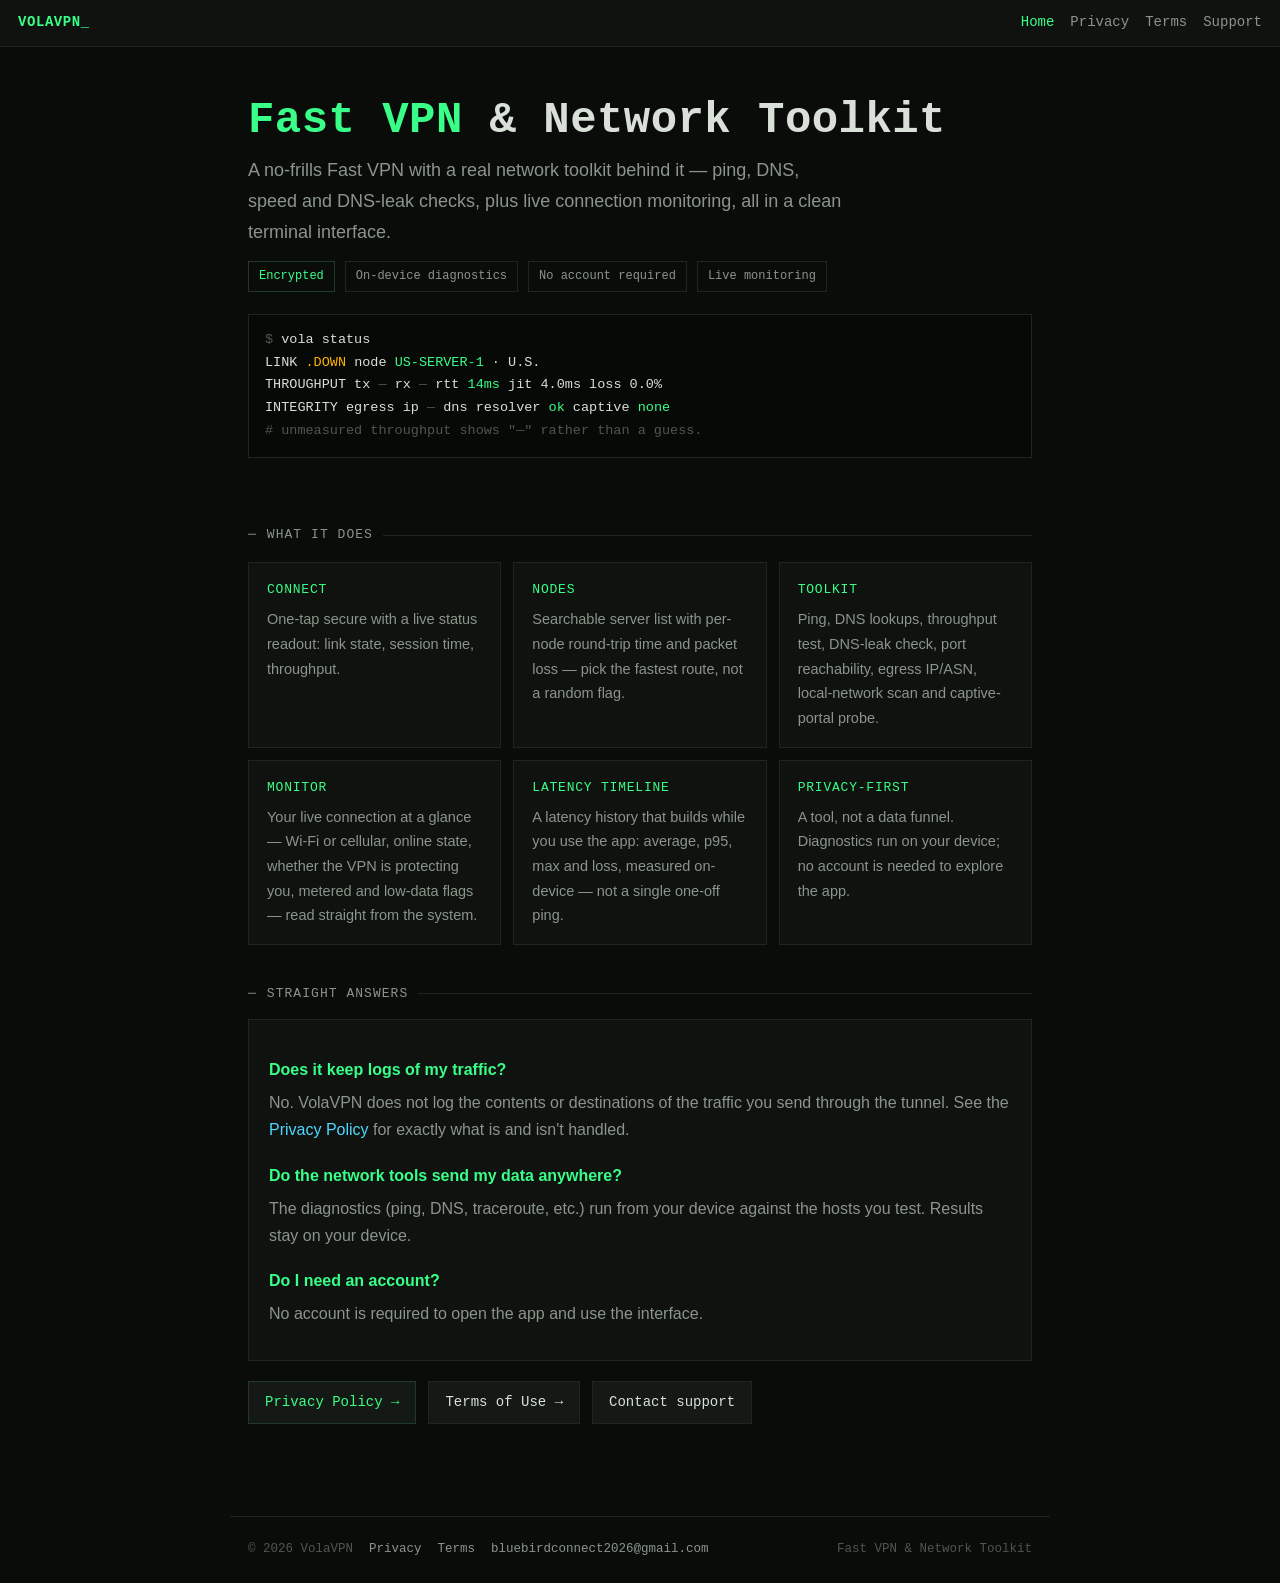
==== index.html @ e1b31e8e "Add files via upload" ====
<!doctype html>
<html lang="en">
<head>
<meta charset="utf-8">
<meta name="viewport" content="width=device-width,initial-scale=1">
<title>VolaVPN — Fast VPN & Network Toolkit</title>
<meta name="description" content="VolaVPN is a no-frills Fast VPN wrapped around a real network toolkit — ping, DNS, speed and DNS-leak checks, plus live connection monitoring, in a clean terminal interface.">
<meta name="color-scheme" content="dark">
<link rel="stylesheet" href="style.css">
</head>
<body>
<header class="bar">
  <span class="brand">VOLAVPN<span class="cur">_</span></span>
  <nav>
    <a href="index.html" aria-current="page">Home</a>
    <a href="privacy.html">Privacy</a>
    <a href="terms.html">Terms</a>
    <a href="mailto:bluebirdconnect2026@gmail.com">Support</a>
  </nav>
</header>

<main>
  <section class="hero">
    <h1><span class="g">Fast VPN</span> &amp; Network Toolkit</h1>
    <p class="lead">A no-frills Fast VPN with a real network toolkit behind it — ping, DNS,
      speed and DNS-leak checks, plus live connection monitoring, all in a
      clean terminal interface.</p>

    <div class="badges">
      <span class="on">Encrypted</span>
      <span>On-device diagnostics</span>
      <span>No account required</span>
      <span>Live monitoring</span>
    </div>

    <div class="term" aria-hidden="true">
<span class="d">$</span> vola status<br>
LINK        <span class="a">.DOWN</span>        node <span class="c">US-SERVER-1</span> · U.S.<br>
THROUGHPUT  tx <span class="d">—</span>  rx <span class="d">—</span>     rtt <span class="c">14ms</span>  jit 4.0ms  loss 0.0%<br>
INTEGRITY   egress ip <span class="d">—</span>   dns resolver <span class="c">ok</span>   captive <span class="c">none</span><br>
<span class="d"># unmeasured throughput shows "—" rather than a guess.</span>
    </div>
  </section>

  <div class="ph">What it does</div>
  <div class="grid">
    <div class="card"><div class="k">Connect</div><p>One-tap secure with a live status readout: link state, session time, throughput.</p></div>
    <div class="card"><div class="k">Nodes</div><p>Searchable server list with per-node round-trip time and packet loss — pick the fastest route, not a random flag.</p></div>
    <div class="card"><div class="k">Toolkit</div><p>Ping, DNS lookups, throughput test, DNS-leak check, port reachability, egress IP/ASN, local-network scan and captive-portal probe.</p></div>
    <div class="card"><div class="k">Monitor</div><p>Your live connection at a glance — Wi-Fi or cellular, online state, whether the VPN is protecting you, metered and low-data flags — read straight from the system.</p></div>
    <div class="card"><div class="k">Latency timeline</div><p>A latency history that builds while you use the app: average, p95, max and loss, measured on-device — not a single one-off ping.</p></div>
    <div class="card"><div class="k">Privacy-first</div><p>A tool, not a data funnel. Diagnostics run on your device; no account is needed to explore the app.</p></div>
  </div>

  <div class="ph">Straight answers</div>
  <div class="panel">
    <h3 class="grn">Does it keep logs of my traffic?</h3>
    <p class="dim">No. VolaVPN does not log the contents or destinations of the traffic you send through the tunnel. See the <a href="privacy.html">Privacy Policy</a> for exactly what is and isn't handled.</p>
    <h3 class="grn">Do the network tools send my data anywhere?</h3>
    <p class="dim">The diagnostics (ping, DNS, traceroute, etc.) run from your device against the hosts you test. Results stay on your device.</p>
    <h3 class="grn">Do I need an account?</h3>
    <p class="dim">No account is required to open the app and use the interface.</p>
  </div>

  <div class="btnrow">
    <a class="btn go" href="privacy.html">Privacy Policy →</a>
    <a class="btn" href="terms.html">Terms of Use →</a>
    <a class="btn" href="mailto:bluebirdconnect2026@gmail.com">Contact support</a>
  </div>
</main>

<footer>
  <span>© 2026 VolaVPN</span>
  <a href="privacy.html">Privacy</a>
  <a href="terms.html">Terms</a>
  <a href="mailto:bluebirdconnect2026@gmail.com">bluebirdconnect2026@gmail.com</a>
  <span class="sp"></span>
  <span class="faint">Fast VPN &amp; Network Toolkit</span>
</footer>
</body>
</html>
---- style.css ----
/* ==========================================================================
   VolaVPN 站点样式 —— 终端仪表风(与 app 一致):近黑底 + 磷光绿,等宽标题,
   零圆角/零渐变/零阴影。刻意区别于其它 app 的设计语言。自包含,不加载任何外部资源
   (隐私页尤其不该去 ping 第三方字体/CDN)。
   ========================================================================== */
:root{
  --bg:#0A0C0A; --panel:#0F120F; --raise:#151915; --line:#1F261F; --line2:#171d17;
  --grn:#39FF88; --amb:#FFB000; --cyn:#4DD8FF; --red:#FF4D4D;
  --ink:#D8E0D8; --dim:#8A968A; --faint:#4E574E;
  --mono:ui-monospace,SFMono-Regular,Menlo,"Cascadia Code",Consolas,monospace;
  --body:-apple-system,BlinkMacSystemFont,"Segoe UI",Roboto,Helvetica,Arial,sans-serif;
}
*{box-sizing:border-box;border-radius:0}
html{-webkit-text-size-adjust:100%}
body{margin:0;background:var(--bg);color:var(--ink);
  font:16px/1.7 var(--body);-webkit-font-smoothing:antialiased}
a{color:var(--cyn);text-decoration:none}
a:hover{text-decoration:underline}
img{max-width:100%}
::selection{background:#12351f;color:var(--grn)}

/* 顶栏 —— 像 app 里的状态条 */
header.bar{position:sticky;top:0;z-index:10;background:var(--panel);
  border-bottom:1px solid var(--line);display:flex;align-items:center;gap:16px;
  padding:11px 18px;flex-wrap:wrap;font-family:var(--mono);font-size:14px}
header.bar .brand{color:var(--grn);font-weight:700;letter-spacing:.04em}
header.bar .brand .cur{animation:blink 1.1s steps(1) infinite}
@keyframes blink{50%{opacity:0}}
@media (prefers-reduced-motion:reduce){header.bar .brand .cur{animation:none}}
header.bar nav{margin-left:auto;display:flex;gap:16px;flex-wrap:wrap}
header.bar nav a{color:var(--dim)}
header.bar nav a:hover{color:var(--grn);text-decoration:none}
header.bar nav a[aria-current="page"]{color:var(--grn)}

main{max-width:820px;margin:0 auto;padding:34px 18px 72px}

/* 面板标题:`─ TITLE ────────`(照搬 app 的分区头) */
.ph{display:flex;align-items:center;gap:10px;color:var(--dim);
  font-family:var(--mono);font-size:13px;letter-spacing:.08em;text-transform:uppercase;
  margin:38px 0 14px}
.ph::before{content:"─"}
.ph::after{content:"";flex:1;height:1px;background:var(--line)}
.ph:first-child{margin-top:0}

h1{font-family:var(--mono);font-size:clamp(28px,6vw,44px);line-height:1.15;
  letter-spacing:.01em;margin:0 0 10px;color:var(--ink);text-wrap:balance}
h1 .g{color:var(--grn)}
h2{font-family:var(--mono);font-size:19px;letter-spacing:.02em;margin:30px 0 8px;color:var(--ink)}
h3{font-size:16px;margin:18px 0 6px;color:var(--ink)}
p{margin:0 0 14px;color:var(--ink)}
strong{color:#fff}
.lead{font-size:18px;color:var(--dim);max-width:60ch}
.dim{color:var(--dim)} .faint{color:var(--faint)} .amber{color:var(--amb)} .grn{color:var(--grn)}
ul,ol{margin:0 0 16px;padding-left:22px}
li{margin:6px 0}
ul.tight li{margin:3px 0}
code,.mono{font-family:var(--mono);font-size:.92em}

/* 面板卡片(零圆角,细线框) */
.panel{background:var(--panel);border:1px solid var(--line);padding:18px 20px;margin:14px 0}
.grid{display:grid;grid-template-columns:repeat(auto-fit,minmax(220px,1fr));gap:12px;margin:16px 0}
.card{background:var(--panel);border:1px solid var(--line);padding:16px 18px}
.card .k{font-family:var(--mono);color:var(--grn);font-size:13px;letter-spacing:.06em;
  text-transform:uppercase;margin:0 0 6px}
.card p{font-size:14.5px;color:var(--dim);margin:0}

/* hero 里的终端小窗 */
.term{background:#070907;border:1px solid var(--line);font-family:var(--mono);font-size:13.5px;
  line-height:1.7;color:var(--ink);padding:14px 16px;margin:22px 0;overflow-x:auto}
.term .c{color:var(--grn)} .term .a{color:var(--amb)} .term .d{color:var(--faint)}

.hero{padding:14px 0 6px}
.badges{display:flex;gap:10px;flex-wrap:wrap;font-family:var(--mono);font-size:12px;margin:14px 0 0}
.badges span{border:1px solid var(--line);color:var(--dim);padding:4px 10px}
.badges span.on{color:var(--grn);border-color:#1f3a29}

/* 联系 / CTA 行 */
.btnrow{display:flex;gap:12px;flex-wrap:wrap;margin:20px 0}
.btn{font-family:var(--mono);font-size:14px;border:1px solid var(--line);color:var(--ink);
  padding:9px 16px;background:var(--raise)}
.btn:hover{border-color:var(--grn);color:var(--grn);text-decoration:none}
.btn.go{border-color:#1f3a29;color:var(--grn)}

hr{border:0;border-top:1px solid var(--line);margin:34px 0}

footer{border-top:1px solid var(--line);color:var(--faint);font-family:var(--mono);font-size:12.5px;
  padding:22px 18px;max-width:820px;margin:0 auto;display:flex;gap:16px;flex-wrap:wrap;align-items:center}
footer a{color:var(--dim)} footer a:hover{color:var(--grn);text-decoration:none}
footer .sp{flex:1}

.upd{font-family:var(--mono);font-size:12.5px;color:var(--faint);margin:0 0 24px}
.toc{font-family:var(--mono);font-size:13px;color:var(--dim);border:1px solid var(--line);
  padding:14px 16px;margin:0 0 26px;background:var(--panel)}
.toc a{color:var(--cyn);display:inline-block;margin:2px 14px 2px 0}
.note{border-left:2px solid var(--amb);background:#140f04;color:var(--dim);
  padding:10px 14px;margin:18px 0;font-size:14px}
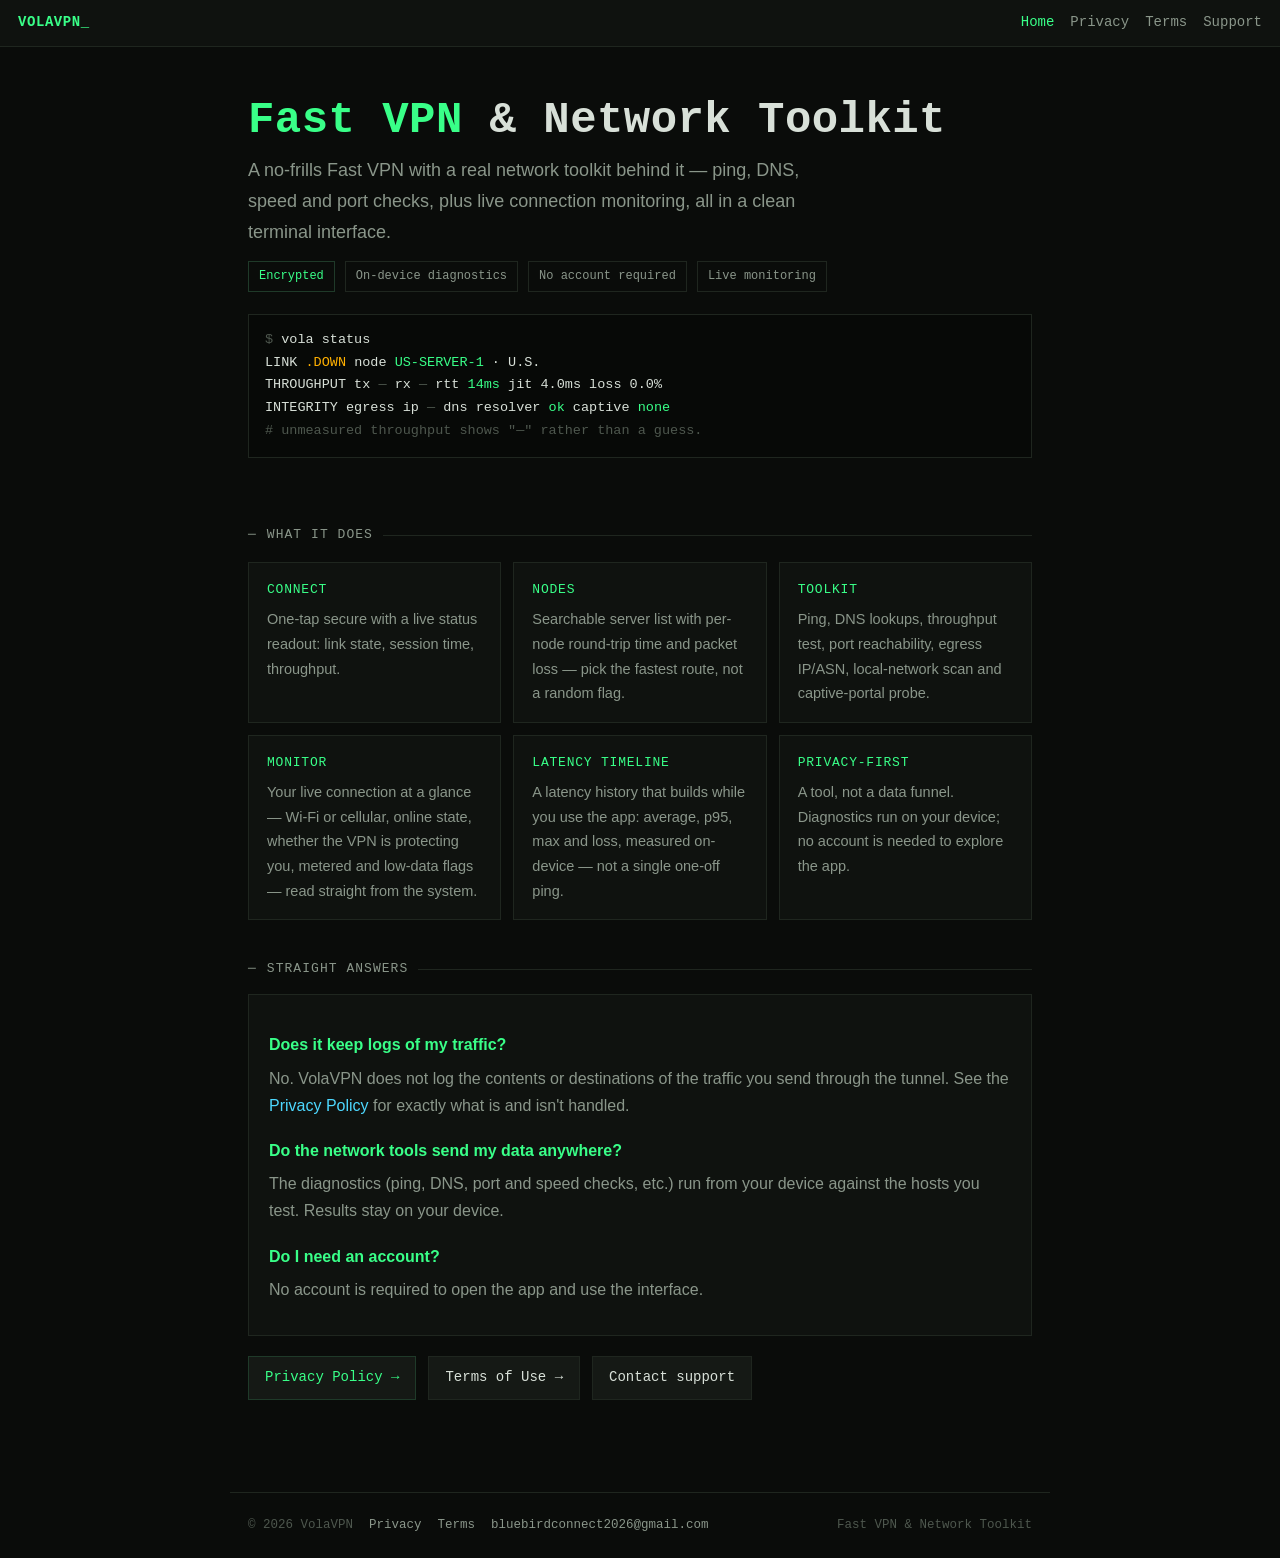
==== commit ef3736b3: "Add files via upload" ====
--- a/index.html
+++ b/index.html
@@ -4,7 +4,7 @@
 <meta charset="utf-8">
 <meta name="viewport" content="width=device-width,initial-scale=1">
 <title>VolaVPN — Fast VPN & Network Toolkit</title>
-<meta name="description" content="VolaVPN is a no-frills Fast VPN wrapped around a real network toolkit — ping, DNS, speed and DNS-leak checks, plus live connection monitoring, in a clean terminal interface.">
+<meta name="description" content="VolaVPN is a no-frills Fast VPN wrapped around a real network toolkit — ping, DNS, speed and port checks, plus live connection monitoring, in a clean terminal interface.">
 <meta name="color-scheme" content="dark">
 <link rel="stylesheet" href="style.css">
 </head>
@@ -15,7 +15,7 @@
     <a href="index.html" aria-current="page">Home</a>
     <a href="privacy.html">Privacy</a>
     <a href="terms.html">Terms</a>
-    <a href="mailto:bluebirdconnect2026@gmail.com">Support</a>
+    <a href="support.html">Support</a>
   </nav>
 </header>
 
@@ -23,7 +23,7 @@
   <section class="hero">
     <h1><span class="g">Fast VPN</span> &amp; Network Toolkit</h1>
     <p class="lead">A no-frills Fast VPN with a real network toolkit behind it — ping, DNS,
-      speed and DNS-leak checks, plus live connection monitoring, all in a
+      speed and port checks, plus live connection monitoring, all in a
       clean terminal interface.</p>
 
     <div class="badges">
@@ -46,7 +46,7 @@
   <div class="grid">
     <div class="card"><div class="k">Connect</div><p>One-tap secure with a live status readout: link state, session time, throughput.</p></div>
     <div class="card"><div class="k">Nodes</div><p>Searchable server list with per-node round-trip time and packet loss — pick the fastest route, not a random flag.</p></div>
-    <div class="card"><div class="k">Toolkit</div><p>Ping, DNS lookups, throughput test, DNS-leak check, port reachability, egress IP/ASN, local-network scan and captive-portal probe.</p></div>
+    <div class="card"><div class="k">Toolkit</div><p>Ping, DNS lookups, throughput test, port reachability, egress IP/ASN, local-network scan and captive-portal probe.</p></div>
     <div class="card"><div class="k">Monitor</div><p>Your live connection at a glance — Wi-Fi or cellular, online state, whether the VPN is protecting you, metered and low-data flags — read straight from the system.</p></div>
     <div class="card"><div class="k">Latency timeline</div><p>A latency history that builds while you use the app: average, p95, max and loss, measured on-device — not a single one-off ping.</p></div>
     <div class="card"><div class="k">Privacy-first</div><p>A tool, not a data funnel. Diagnostics run on your device; no account is needed to explore the app.</p></div>
@@ -57,7 +57,7 @@
     <h3 class="grn">Does it keep logs of my traffic?</h3>
     <p class="dim">No. VolaVPN does not log the contents or destinations of the traffic you send through the tunnel. See the <a href="privacy.html">Privacy Policy</a> for exactly what is and isn't handled.</p>
     <h3 class="grn">Do the network tools send my data anywhere?</h3>
-    <p class="dim">The diagnostics (ping, DNS, traceroute, etc.) run from your device against the hosts you test. Results stay on your device.</p>
+    <p class="dim">The diagnostics (ping, DNS, port and speed checks, etc.) run from your device against the hosts you test. Results stay on your device.</p>
     <h3 class="grn">Do I need an account?</h3>
     <p class="dim">No account is required to open the app and use the interface.</p>
   </div>
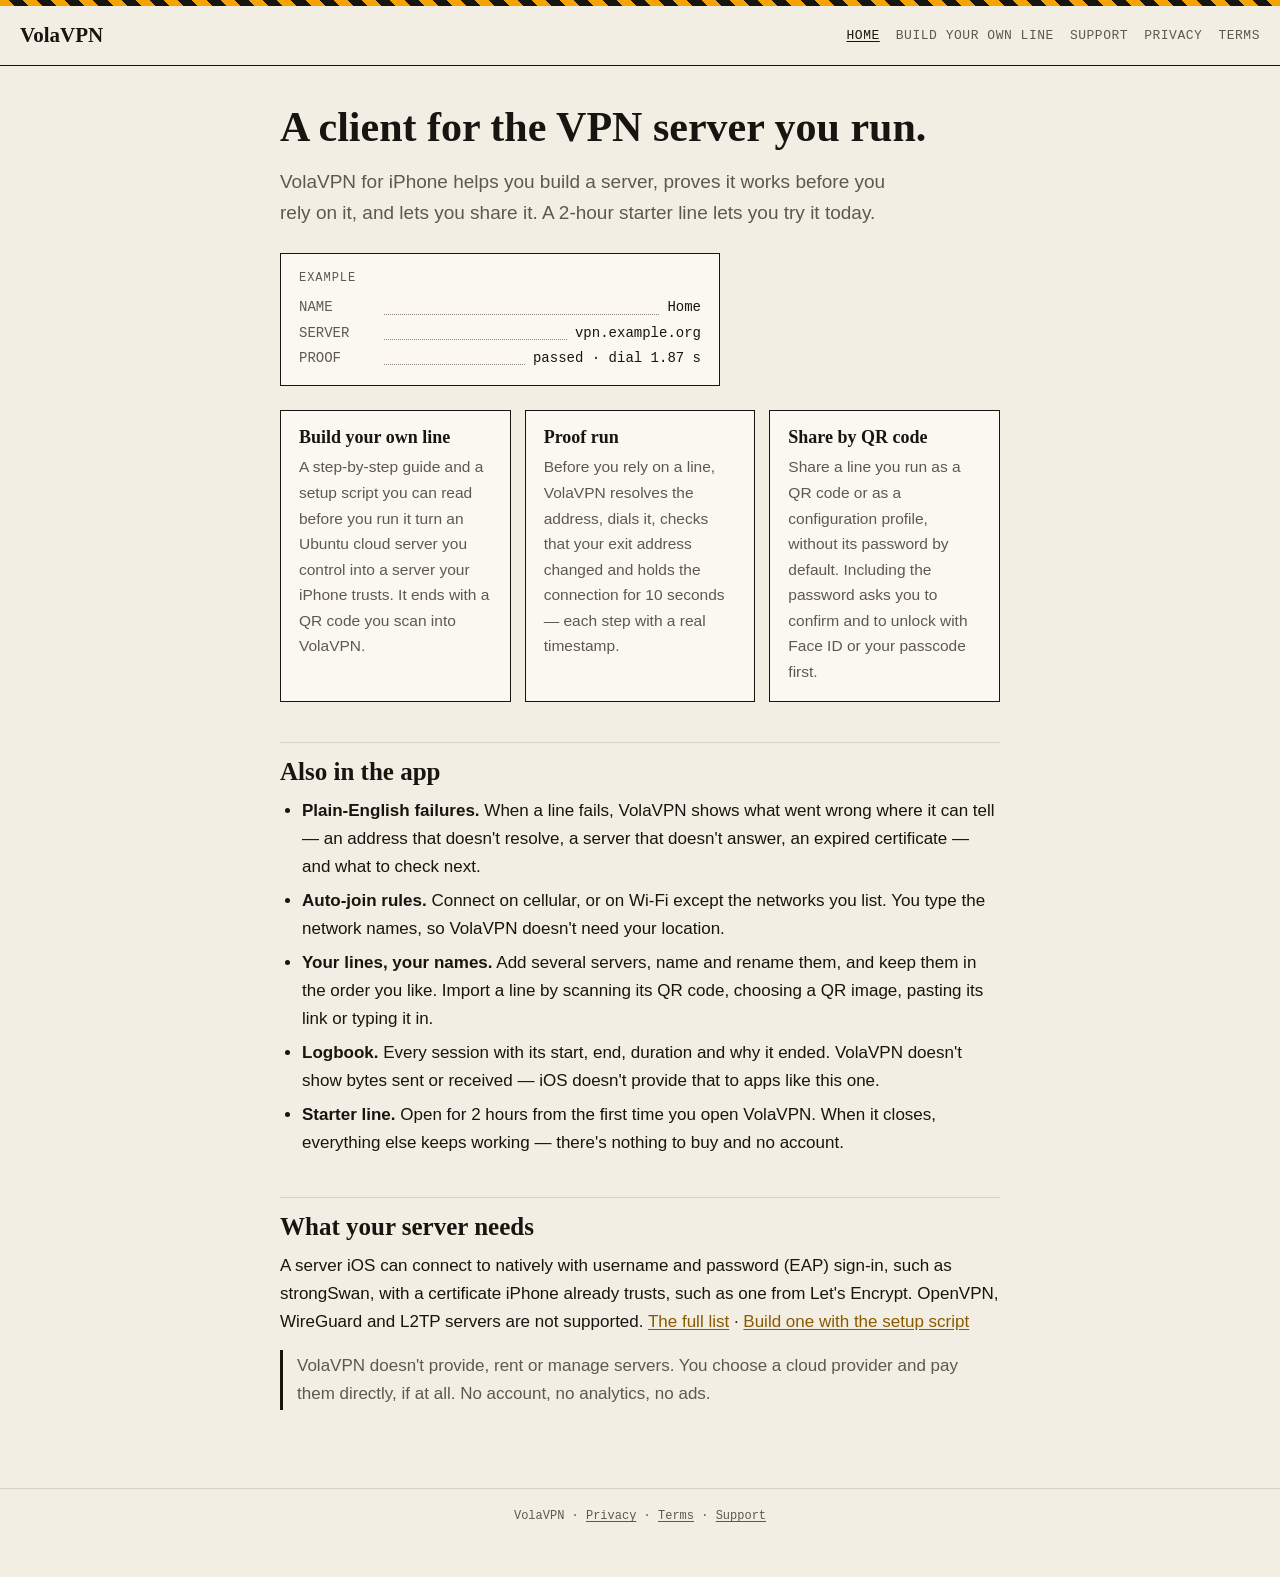
==== commit 00bcf2a0: "Add files via upload" ====
--- a/index.html
+++ b/index.html
@@ -3,79 +3,81 @@
 <head>
 <meta charset="utf-8">
 <meta name="viewport" content="width=device-width,initial-scale=1">
-<title>VolaVPN — Fast VPN & Network Toolkit</title>
-<meta name="description" content="VolaVPN is a no-frills Fast VPN wrapped around a real network toolkit — ping, DNS, speed and port checks, plus live connection monitoring, in a clean terminal interface.">
-<meta name="color-scheme" content="dark">
+<title>VolaVPN — a client for the VPN server you run</title>
+<meta name="description" content="VolaVPN helps you build your own VPN server, proves it works before you rely on it, and lets you share it by QR code. A 2-hour starter line gets you going.">
+<meta name="color-scheme" content="light dark">
 <link rel="stylesheet" href="style.css">
 </head>
 <body>
 <header class="bar">
-  <span class="brand">VOLAVPN<span class="cur">_</span></span>
+  <a class="brand" href="index.html">VolaVPN</a>
   <nav>
     <a href="index.html" aria-current="page">Home</a>
+    <a href="kit/">Build your own line</a>
+    <a href="support.html">Support</a>
     <a href="privacy.html">Privacy</a>
     <a href="terms.html">Terms</a>
-    <a href="support.html">Support</a>
   </nav>
 </header>
 
 <main>
-  <section class="hero">
-    <h1><span class="g">Fast VPN</span> &amp; Network Toolkit</h1>
-    <p class="lead">A no-frills Fast VPN with a real network toolkit behind it — ping, DNS,
-      speed and port checks, plus live connection monitoring, all in a
-      clean terminal interface.</p>
+  <h1>A client for the VPN server you run.</h1>
+  <p class="lead">VolaVPN for iPhone helps you build a server, proves it works before you rely on it,
+    and lets you share it. A 2-hour starter line lets you try it today.</p>
 
-    <div class="badges">
-      <span class="on">Encrypted</span>
-      <span>On-device diagnostics</span>
-      <span>No account required</span>
-      <span>Live monitoring</span>
-    </div>
-
-    <div class="term" aria-hidden="true">
-<span class="d">$</span> vola status<br>
-LINK        <span class="a">.DOWN</span>        node <span class="c">US-SERVER-1</span> · U.S.<br>
-THROUGHPUT  tx <span class="d">—</span>  rx <span class="d">—</span>     rtt <span class="c">14ms</span>  jit 4.0ms  loss 0.0%<br>
-INTEGRITY   egress ip <span class="d">—</span>   dns resolver <span class="c">ok</span>   captive <span class="c">none</span><br>
-<span class="d"># unmeasured throughput shows "—" rather than a guess.</span>
-    </div>
-  </section>
-
-  <div class="ph">What it does</div>
-  <div class="grid">
-    <div class="card"><div class="k">Connect</div><p>One-tap secure with a live status readout: link state, session time, throughput.</p></div>
-    <div class="card"><div class="k">Nodes</div><p>Searchable server list with per-node round-trip time and packet loss — pick the fastest route, not a random flag.</p></div>
-    <div class="card"><div class="k">Toolkit</div><p>Ping, DNS lookups, throughput test, port reachability, egress IP/ASN, local-network scan and captive-portal probe.</p></div>
-    <div class="card"><div class="k">Monitor</div><p>Your live connection at a glance — Wi-Fi or cellular, online state, whether the VPN is protecting you, metered and low-data flags — read straight from the system.</p></div>
-    <div class="card"><div class="k">Latency timeline</div><p>A latency history that builds while you use the app: average, p95, max and loss, measured on-device — not a single one-off ping.</p></div>
-    <div class="card"><div class="k">Privacy-first</div><p>A tool, not a data funnel. Diagnostics run on your device; no account is needed to explore the app.</p></div>
+  <div class="linecard" aria-label="Example line card">
+    <p class="label">Example</p>
+    <div class="row"><span class="k">NAME</span><span class="fill"></span><span>Home</span></div>
+    <div class="row"><span class="k">SERVER</span><span class="fill"></span><span>vpn.example.org</span></div>
+    <div class="row"><span class="k">PROOF</span><span class="fill"></span><span>passed · dial 1.87 s</span></div>
   </div>
 
-  <div class="ph">Straight answers</div>
-  <div class="panel">
-    <h3 class="grn">Does it keep logs of my traffic?</h3>
-    <p class="dim">No. VolaVPN does not log the contents or destinations of the traffic you send through the tunnel. See the <a href="privacy.html">Privacy Policy</a> for exactly what is and isn't handled.</p>
-    <h3 class="grn">Do the network tools send my data anywhere?</h3>
-    <p class="dim">The diagnostics (ping, DNS, port and speed checks, etc.) run from your device against the hosts you test. Results stay on your device.</p>
-    <h3 class="grn">Do I need an account?</h3>
-    <p class="dim">No account is required to open the app and use the interface.</p>
+  <div class="cards">
+    <div class="card">
+      <h3>Build your own line</h3>
+      <p>A step-by-step guide and a setup script you can read before you run it turn an Ubuntu cloud
+        server you control into a server your iPhone trusts. It ends with a QR code you scan into VolaVPN.</p>
+    </div>
+    <div class="card">
+      <h3>Proof run</h3>
+      <p>Before you rely on a line, VolaVPN resolves the address, dials it, checks that your exit address
+        changed and holds the connection for 10 seconds — each step with a real timestamp.</p>
+    </div>
+    <div class="card">
+      <h3>Share by QR code</h3>
+      <p>Share a line you run as a QR code or as a configuration profile, without its password by default.
+        Including the password asks you to confirm and to unlock with Face ID or your passcode first.</p>
+    </div>
   </div>
 
-  <div class="btnrow">
-    <a class="btn go" href="privacy.html">Privacy Policy →</a>
-    <a class="btn" href="terms.html">Terms of Use →</a>
-    <a class="btn" href="mailto:bluebirdconnect2026@gmail.com">Contact support</a>
-  </div>
+  <h2>Also in the app</h2>
+  <ul>
+    <li><strong>Plain-English failures.</strong> When a line fails, VolaVPN shows what went wrong where it
+      can tell — an address that doesn't resolve, a server that doesn't answer, an expired certificate —
+      and what to check next.</li>
+    <li><strong>Auto-join rules.</strong> Connect on cellular, or on Wi-Fi except the networks you list.
+      You type the network names, so VolaVPN doesn't need your location.</li>
+    <li><strong>Your lines, your names.</strong> Add several servers, name and rename them, and keep them
+      in the order you like. Import a line by scanning its QR code, choosing a QR image, pasting its
+      link or typing it in.</li>
+    <li><strong>Logbook.</strong> Every session with its start, end, duration and why it ended. VolaVPN
+      doesn't show bytes sent or received — iOS doesn't provide that to apps like this one.</li>
+    <li><strong>Starter line.</strong> Open for 2 hours from the first time you open VolaVPN. When it
+      closes, everything else keeps working — there's nothing to buy and no account.</li>
+  </ul>
+
+  <h2>What your server needs</h2>
+  <p>A server iOS can connect to natively with username and password (EAP) sign-in, such as strongSwan,
+    with a certificate iPhone already trusts, such as one from Let's Encrypt. OpenVPN, WireGuard and L2TP
+    servers are not supported. <a href="support.html#what-do-i-need-for-my-own-line">The full list</a> ·
+    <a href="kit/">Build one with the setup script</a></p>
+
+  <p class="note">VolaVPN doesn't provide, rent or manage servers. You choose a cloud provider and pay
+    them directly, if at all. No account, no analytics, no ads.</p>
 </main>
 
-<footer>
-  <span>© 2026 VolaVPN</span>
-  <a href="privacy.html">Privacy</a>
-  <a href="terms.html">Terms</a>
-  <a href="mailto:bluebirdconnect2026@gmail.com">bluebirdconnect2026@gmail.com</a>
-  <span class="sp"></span>
-  <span class="faint">Fast VPN &amp; Network Toolkit</span>
+<footer class="foot">
+  <p>VolaVPN · <a href="privacy.html">Privacy</a> · <a href="terms.html">Terms</a> · <a href="support.html">Support</a></p>
 </footer>
 </body>
 </html>
--- a/style.css
+++ b/style.css
@@ -1,96 +1,86 @@
 /* ==========================================================================
-   VolaVPN 站点样式 —— 终端仪表风(与 app 一致):近黑底 + 磷光绿,等宽标题,
-   零圆角/零渐变/零阴影。刻意区别于其它 app 的设计语言。自包含,不加载任何外部资源
-   (隐私页尤其不该去 ping 第三方字体/CDN)。
+   VolaVPN site — the app's Paper / Carbon tokens (DESIGN-2.md §5.1, §10.3).
+   Warm paper, ink rules, square corners, serif headings, monospaced labels.
+   Self-contained: no web fonts, no CDN, no scripts, no trackers.
    ========================================================================== */
 :root{
-  --bg:#0A0C0A; --panel:#0F120F; --raise:#151915; --line:#1F261F; --line2:#171d17;
-  --grn:#39FF88; --amb:#FFB000; --cyn:#4DD8FF; --red:#FF4D4D;
-  --ink:#D8E0D8; --dim:#8A968A; --faint:#4E574E;
-  --mono:ui-monospace,SFMono-Regular,Menlo,"Cascadia Code",Consolas,monospace;
+  --paper:#F3EEE4; --card:#FBF8F2; --ink:#17150F; --ink-soft:#5E594F; --ink-faint:#8E887C;
+  --rule:#D9D2C3; --signal:#F5A300; --signal-ink:#8A5A00; --verdigris:#1F7A6B; --graphite:#3B3A36;
+  --serif:ui-serif,"New York",Georgia,"Times New Roman",serif;
+  --mono:ui-monospace,SFMono-Regular,Menlo,Consolas,monospace;
   --body:-apple-system,BlinkMacSystemFont,"Segoe UI",Roboto,Helvetica,Arial,sans-serif;
+  color-scheme:light;
+}
+@media (prefers-color-scheme:dark){
+  :root{
+    --paper:#121110; --card:#1C1A17; --ink:#EDE6D6; --ink-soft:#A69F90; --ink-faint:#7A7468;
+    --rule:#34302A; --signal:#FFB31A; --signal-ink:#FFC857; --verdigris:#3FB39E; --graphite:#6B675F;
+    color-scheme:dark;
+  }
 }
 *{box-sizing:border-box;border-radius:0}
 html{-webkit-text-size-adjust:100%}
-body{margin:0;background:var(--bg);color:var(--ink);
-  font:16px/1.7 var(--body);-webkit-font-smoothing:antialiased}
-a{color:var(--cyn);text-decoration:none}
-a:hover{text-decoration:underline}
+body{margin:0;background:var(--paper);color:var(--ink);font:17px/1.65 var(--body);
+  -webkit-font-smoothing:antialiased}
+a{color:var(--signal-ink);text-decoration:underline;text-underline-offset:2px}
+a:hover{text-decoration-thickness:2px}
 img{max-width:100%}
-::selection{background:#12351f;color:var(--grn)}
 
-/* 顶栏 —— 像 app 里的状态条 */
-header.bar{position:sticky;top:0;z-index:10;background:var(--panel);
-  border-bottom:1px solid var(--line);display:flex;align-items:center;gap:16px;
-  padding:11px 18px;flex-wrap:wrap;font-family:var(--mono);font-size:14px}
-header.bar .brand{color:var(--grn);font-weight:700;letter-spacing:.04em}
-header.bar .brand .cur{animation:blink 1.1s steps(1) infinite}
-@keyframes blink{50%{opacity:0}}
-@media (prefers-reduced-motion:reduce){header.bar .brand .cur{animation:none}}
-header.bar nav{margin-left:auto;display:flex;gap:16px;flex-wrap:wrap}
-header.bar nav a{color:var(--dim)}
-header.bar nav a:hover{color:var(--grn);text-decoration:none}
-header.bar nav a[aria-current="page"]{color:var(--grn)}
+/* Header: a strip of the sign's hazard tape, then a plain ink rule. */
+header.bar{border-bottom:1px solid var(--ink);background:var(--paper);
+  display:flex;align-items:center;gap:16px;flex-wrap:wrap;padding:18px 20px 12px;position:relative}
+header.bar::before{content:"";position:absolute;left:0;right:0;top:0;height:6px;
+  background:repeating-linear-gradient(45deg,var(--signal) 0 10px,var(--ink) 10px 20px)}
+header.bar .brand{font-family:var(--serif);font-weight:600;font-size:21px;color:var(--ink);text-decoration:none}
+header.bar nav{margin-left:auto;display:flex;gap:6px 16px;flex-wrap:wrap;
+  font-family:var(--mono);font-size:13px;letter-spacing:.04em;text-transform:uppercase}
+header.bar nav a{color:var(--ink-soft);text-decoration:none}
+header.bar nav a:hover{color:var(--ink);text-decoration:underline}
+header.bar nav a[aria-current="page"]{color:var(--ink);text-decoration:underline}
 
-main{max-width:820px;margin:0 auto;padding:34px 18px 72px}
+main{max-width:760px;margin:0 auto;padding:36px 20px 64px}
+h1,h2,h3{font-family:var(--serif);font-weight:600;line-height:1.2;color:var(--ink);text-wrap:balance}
+h1{font-size:clamp(30px,6vw,42px);margin:0 0 14px}
+h2{font-size:25px;margin:40px 0 10px;padding-top:14px;border-top:1px solid var(--rule)}
+h3{font-size:19px;margin:26px 0 8px}
+p{margin:0 0 14px}
+ul{margin:0 0 16px;padding-left:22px}
+li{margin:6px 0}
+strong{font-weight:600}
+code,pre{font-family:var(--mono);font-size:.88em}
+code{background:var(--card);border:1px solid var(--rule);padding:0 4px;overflow-wrap:anywhere}
+pre{background:var(--card);border:1px solid var(--ink);padding:14px 16px;overflow-x:auto;line-height:1.55;margin:0 0 16px}
+pre code{background:none;border:0;padding:0}
+.lead{font-size:19px;color:var(--ink-soft);max-width:60ch}
+.soft{color:var(--ink-soft)}
+.label{font-family:var(--mono);font-size:12px;letter-spacing:.08em;text-transform:uppercase;color:var(--ink-soft);margin:0 0 6px}
 
-/* 面板标题:`─ TITLE ────────`(照搬 app 的分区头) */
-.ph{display:flex;align-items:center;gap:10px;color:var(--dim);
-  font-family:var(--mono);font-size:13px;letter-spacing:.08em;text-transform:uppercase;
-  margin:38px 0 14px}
-.ph::before{content:"─"}
-.ph::after{content:"";flex:1;height:1px;background:var(--line)}
-.ph:first-child{margin-top:0}
+/* Cards: the line-card look — card paper, 1 pt ink stroke, square corners. */
+.cards{display:grid;grid-template-columns:repeat(auto-fit,minmax(210px,1fr));gap:14px;margin:22px 0}
+.card{background:var(--card);border:1px solid var(--ink);padding:16px 18px}
+.card h3{margin:0 0 6px;font-size:18px}
+.card p{margin:0;color:var(--ink-soft);font-size:15.5px}
 
-h1{font-family:var(--mono);font-size:clamp(28px,6vw,44px);line-height:1.15;
-  letter-spacing:.01em;margin:0 0 10px;color:var(--ink);text-wrap:balance}
-h1 .g{color:var(--grn)}
-h2{font-family:var(--mono);font-size:19px;letter-spacing:.02em;margin:30px 0 8px;color:var(--ink)}
-h3{font-size:16px;margin:18px 0 6px;color:var(--ink)}
-p{margin:0 0 14px;color:var(--ink)}
-strong{color:#fff}
-.lead{font-size:18px;color:var(--dim);max-width:60ch}
-.dim{color:var(--dim)} .faint{color:var(--faint)} .amber{color:var(--amb)} .grn{color:var(--grn)}
-ul,ol{margin:0 0 16px;padding-left:22px}
-li{margin:6px 0}
-ul.tight li{margin:3px 0}
-code,.mono{font-family:var(--mono);font-size:.92em}
+/* Monospaced line card (Home page). */
+.linecard{background:var(--card);border:1px solid var(--ink);padding:14px 18px;margin:24px 0;
+  font-family:var(--mono);font-size:14px;line-height:1.8;max-width:440px}
+.linecard .row{display:flex;gap:8px}
+.linecard .k{color:var(--ink-soft);min-width:5.5em}
+.linecard .fill{flex:1;border-bottom:1px dotted var(--ink-faint);transform:translateY(-6px)}
 
-/* 面板卡片(零圆角,细线框) */
-.panel{background:var(--panel);border:1px solid var(--line);padding:18px 20px;margin:14px 0}
-.grid{display:grid;grid-template-columns:repeat(auto-fit,minmax(220px,1fr));gap:12px;margin:16px 0}
-.card{background:var(--panel);border:1px solid var(--line);padding:16px 18px}
-.card .k{font-family:var(--mono);color:var(--grn);font-size:13px;letter-spacing:.06em;
-  text-transform:uppercase;margin:0 0 6px}
-.card p{font-size:14.5px;color:var(--dim);margin:0}
+table{border-collapse:collapse;width:100%;margin:0 0 18px;font-size:15px}
+th,td{border:1px solid var(--rule);padding:8px 10px;text-align:left;vertical-align:top}
+th{font-family:var(--mono);font-size:12px;letter-spacing:.06em;text-transform:uppercase;color:var(--ink-soft);background:var(--card)}
+.scroll{overflow-x:auto}
 
-/* hero 里的终端小窗 */
-.term{background:#070907;border:1px solid var(--line);font-family:var(--mono);font-size:13.5px;
-  line-height:1.7;color:var(--ink);padding:14px 16px;margin:22px 0;overflow-x:auto}
-.term .c{color:var(--grn)} .term .a{color:var(--amb)} .term .d{color:var(--faint)}
+.note{border-left:3px solid var(--ink);padding:2px 0 2px 14px;color:var(--ink-soft)}
+.tbd{color:var(--ink-faint)}
 
-.hero{padding:14px 0 6px}
-.badges{display:flex;gap:10px;flex-wrap:wrap;font-family:var(--mono);font-size:12px;margin:14px 0 0}
-.badges span{border:1px solid var(--line);color:var(--dim);padding:4px 10px}
-.badges span.on{color:var(--grn);border-color:#1f3a29}
+footer.foot{border-top:1px solid var(--rule);padding:18px 20px 36px;text-align:center;
+  font-family:var(--mono);font-size:12px;color:var(--ink-soft)}
+footer.foot a{color:var(--ink-soft)}
 
-/* 联系 / CTA 行 */
-.btnrow{display:flex;gap:12px;flex-wrap:wrap;margin:20px 0}
-.btn{font-family:var(--mono);font-size:14px;border:1px solid var(--line);color:var(--ink);
-  padding:9px 16px;background:var(--raise)}
-.btn:hover{border-color:var(--grn);color:var(--grn);text-decoration:none}
-.btn.go{border-color:#1f3a29;color:var(--grn)}
-
-hr{border:0;border-top:1px solid var(--line);margin:34px 0}
-
-footer{border-top:1px solid var(--line);color:var(--faint);font-family:var(--mono);font-size:12.5px;
-  padding:22px 18px;max-width:820px;margin:0 auto;display:flex;gap:16px;flex-wrap:wrap;align-items:center}
-footer a{color:var(--dim)} footer a:hover{color:var(--grn);text-decoration:none}
-footer .sp{flex:1}
-
-.upd{font-family:var(--mono);font-size:12.5px;color:var(--faint);margin:0 0 24px}
-.toc{font-family:var(--mono);font-size:13px;color:var(--dim);border:1px solid var(--line);
-  padding:14px 16px;margin:0 0 26px;background:var(--panel)}
-.toc a{color:var(--cyn);display:inline-block;margin:2px 14px 2px 0}
-.note{border-left:2px solid var(--amb);background:#140f04;color:var(--dim);
-  padding:10px 14px;margin:18px 0;font-size:14px}
+@media (max-width:520px){
+  body{font-size:16px}
+  header.bar nav{margin-left:0;width:100%}
+}
